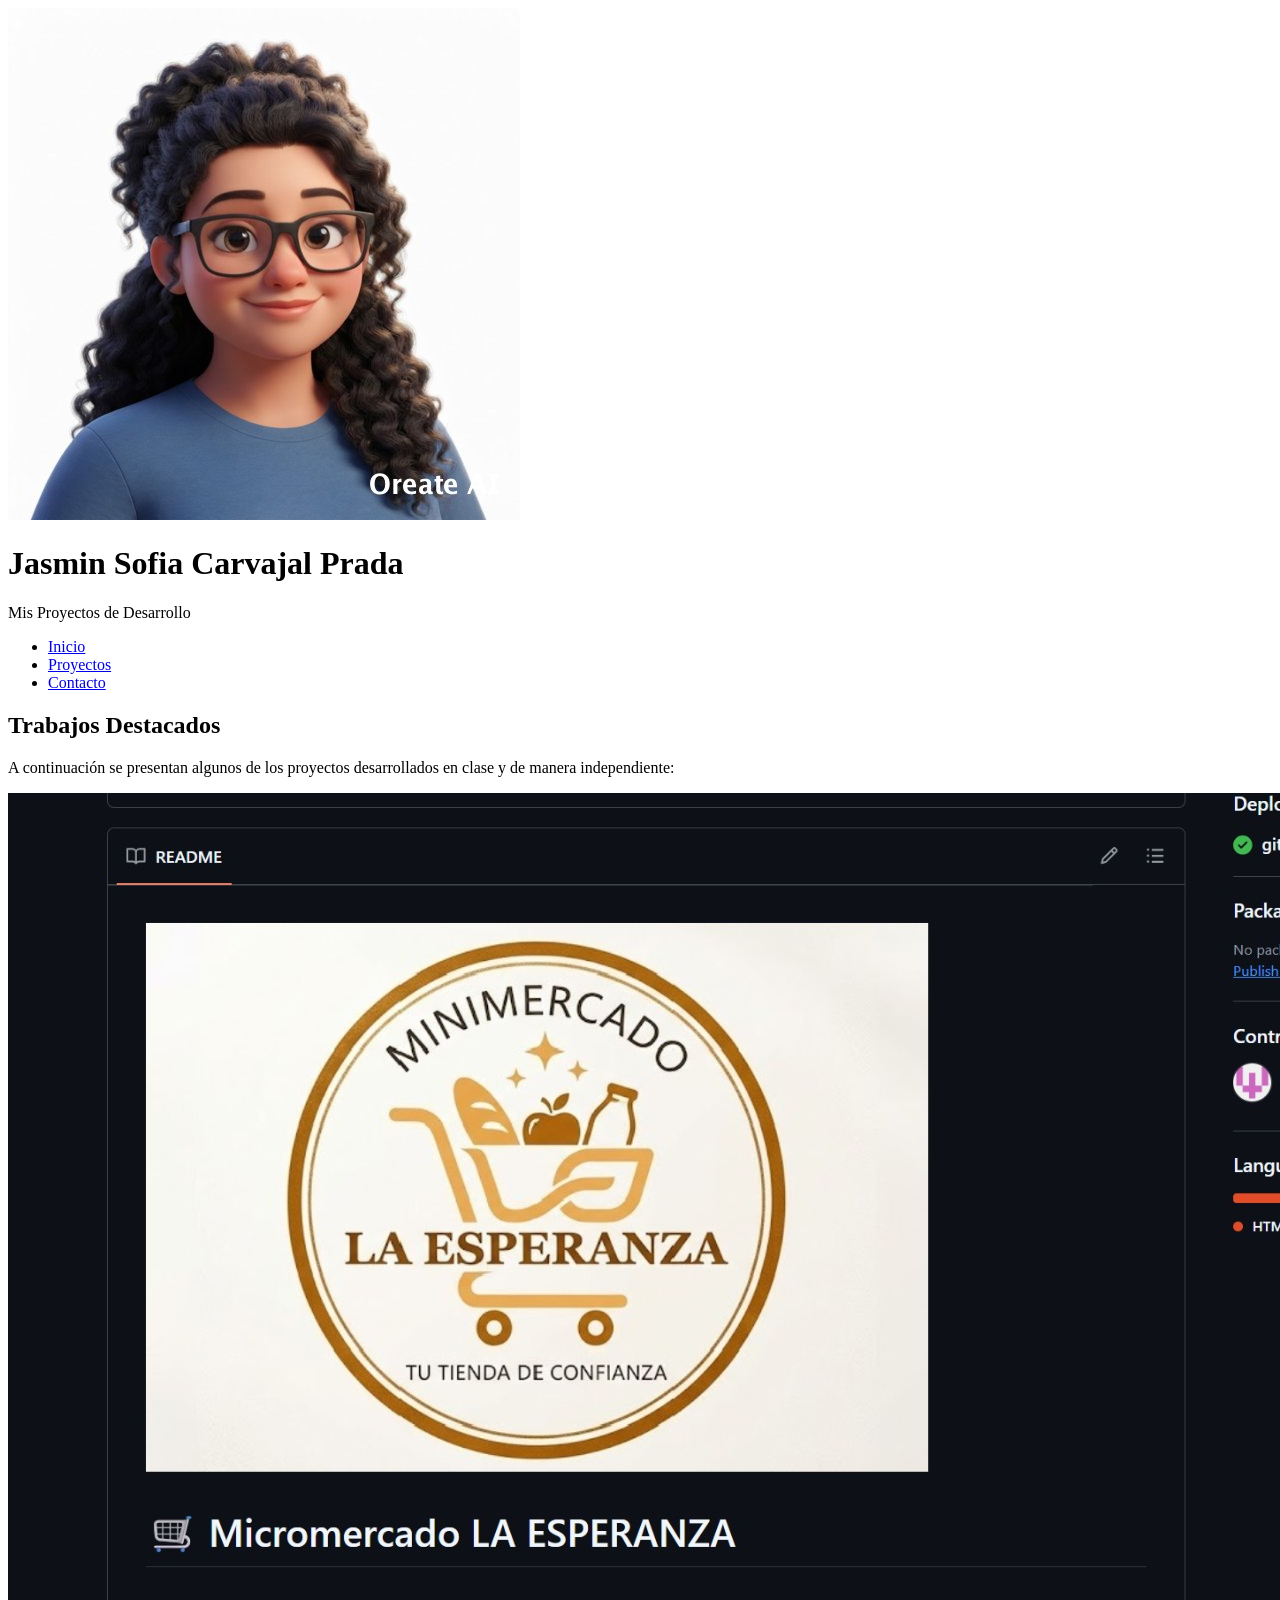
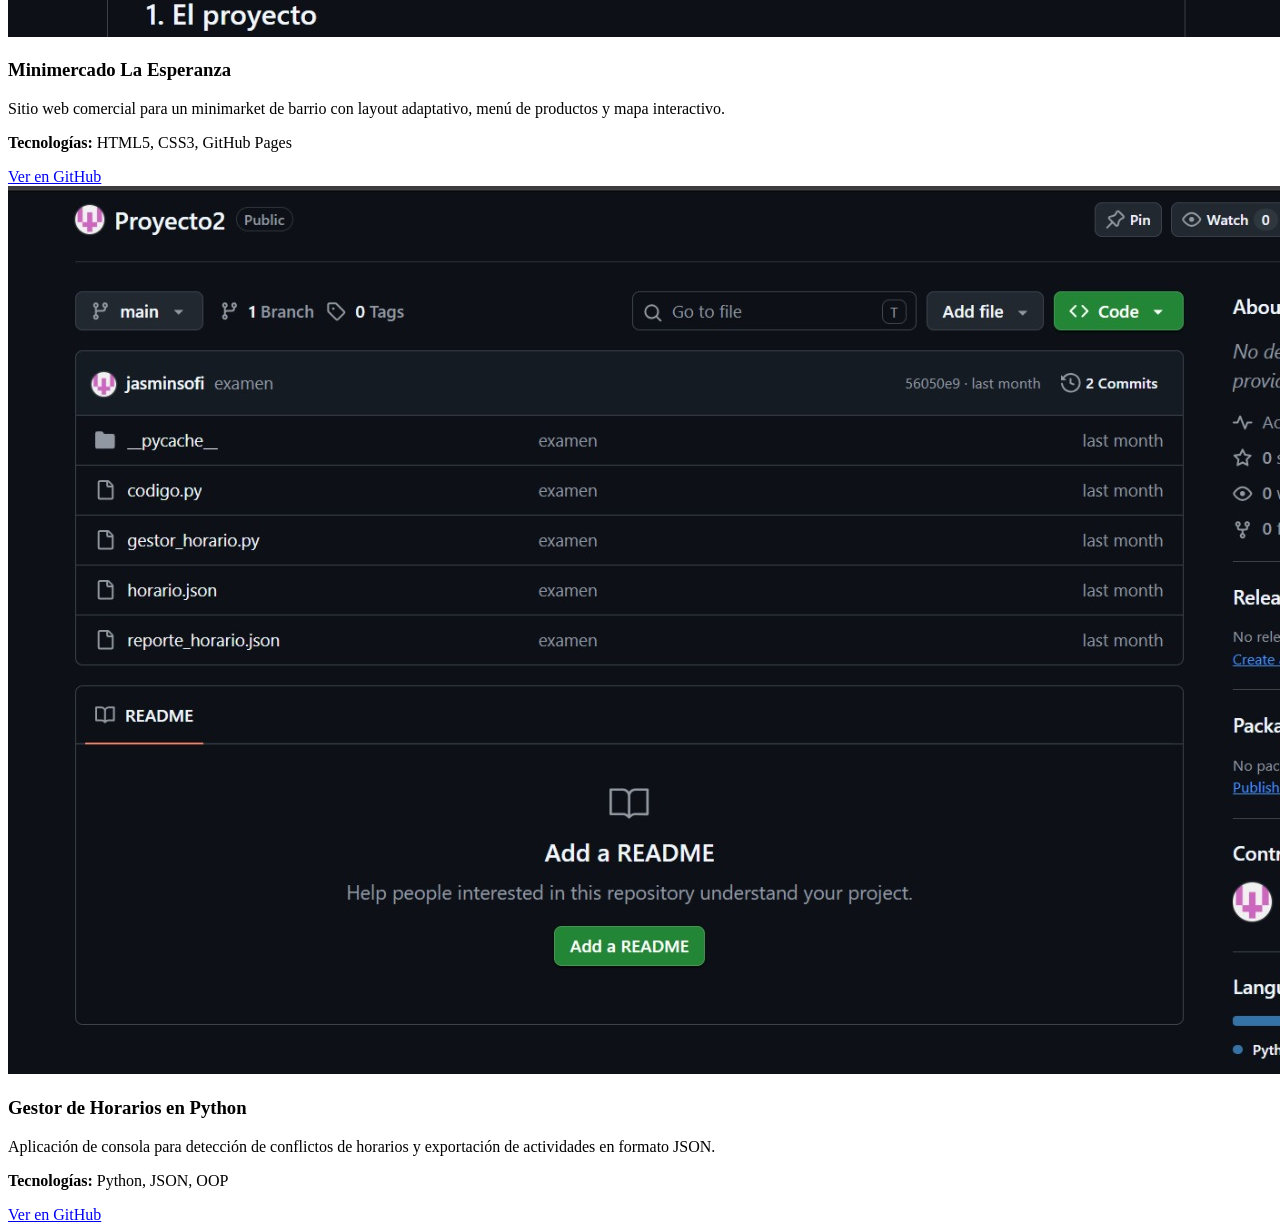
==== contacto.html @ 40b71d2f "feat:desarrollo de proyectos" ====
<!DOCTYPE html>
<html lang="es">
<head>
  <meta charset="UTF-8">
  <meta name="viewport" content="width=device-width, initial-scale=1.0">
  <title>Mi Hoja de Vida - Proyectos</title>
  <link rel="stylesheet" href="styles.css">
</head>
<body>

  <div class="contenedor-principal">

    <!-- cabecera -->
    <header class="cabecera">
      <div class="perfil-cabecera">
        <!-- R7 -->
        <img src="img/avatar.jpg" alt="Foto de perfil de Jasmin" class="foto-perfil">
        <div class="texto-cabecera">
          <h1>Jasmin Sofia Carvajal Prada</h1>
          <p class="subtitulo">Mis Proyectos de Desarrollo</p>
        </div>
      </div>
    </header>

    <!-- menu -->
    <nav class="menu">
      <ul>
        <li><a href="index.html">Inicio</a></li>
        <li><a href="proyectos.html" class="activo">Proyectos</a></li>
        <li><a href="contacto.html">Contacto</a></li>
      </ul>
    </nav>

    <!-- contenido -->
    <main class="contenido">
      <section class="seccion-bloque">
        <h2>Trabajos Destacados</h2>
        <p>A continuación se presentan algunos de los proyectos desarrollados en clase y de manera independiente:</p>
        
        <!-- Tarjetas adaptativas -->
        <div class="tarjetas-grid">
          
          <article class="tarjeta-proyecto">
            <!-- R7 -->
            <img src="capturas/proyecto1.png" alt="Captura de Minimercado La Esperanza" class="img-proyecto">
            <h3>Minimercado La Esperanza</h3>
            <p>Sitio web comercial para un minimarket de barrio con layout adaptativo, menú de productos y mapa interactivo.</p>
            <p><strong>Tecnologías:</strong> HTML5, CSS3, GitHub Pages</p>
            <!-- R10 -->
            <a href="https://github.com/jasminsofi/LA-ESPERANZA-" target="_blank" rel="noopener noreferrer" class="boton-enlace">Ver en GitHub</a>
          </article>

          <article class="tarjeta-proyecto">
        
            <img src="capturas/proyecto2.png" alt="Captura de Gestor de Horarios" class="img-proyecto">
            <h3>Gestor de Horarios en Python</h3>
            <p>Aplicación de consola para detección de conflictos de horarios y exportación de actividades en formato JSON.</p>
            <p><strong>Tecnologías:</strong> Python, JSON, OOP</p>
            <a href="https://github.com/jasminsofi/Proyecto2" target="_blank" rel="noopener noreferrer" class="boton-enlace">Ver en GitHub</a>
          </article>

        </div>
      </section>
    </main>

    

  </div>

</body>
</html>
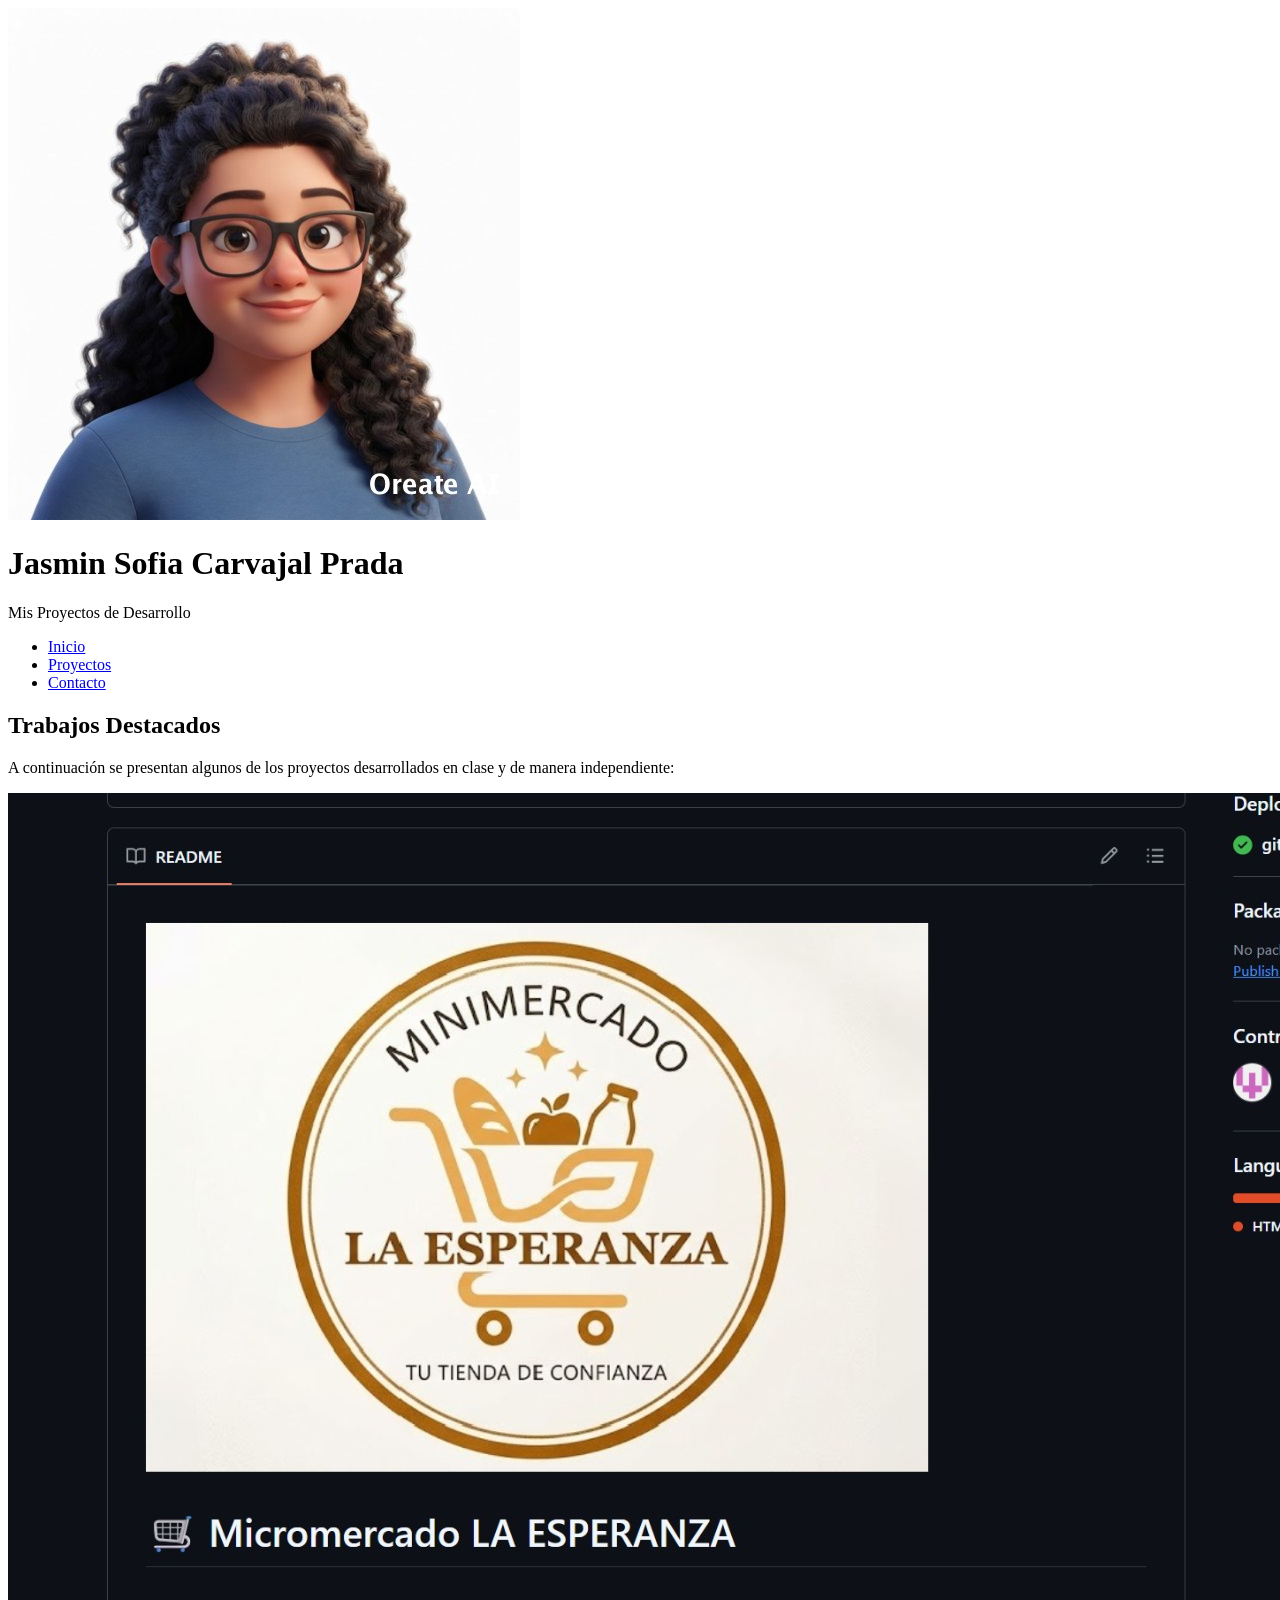
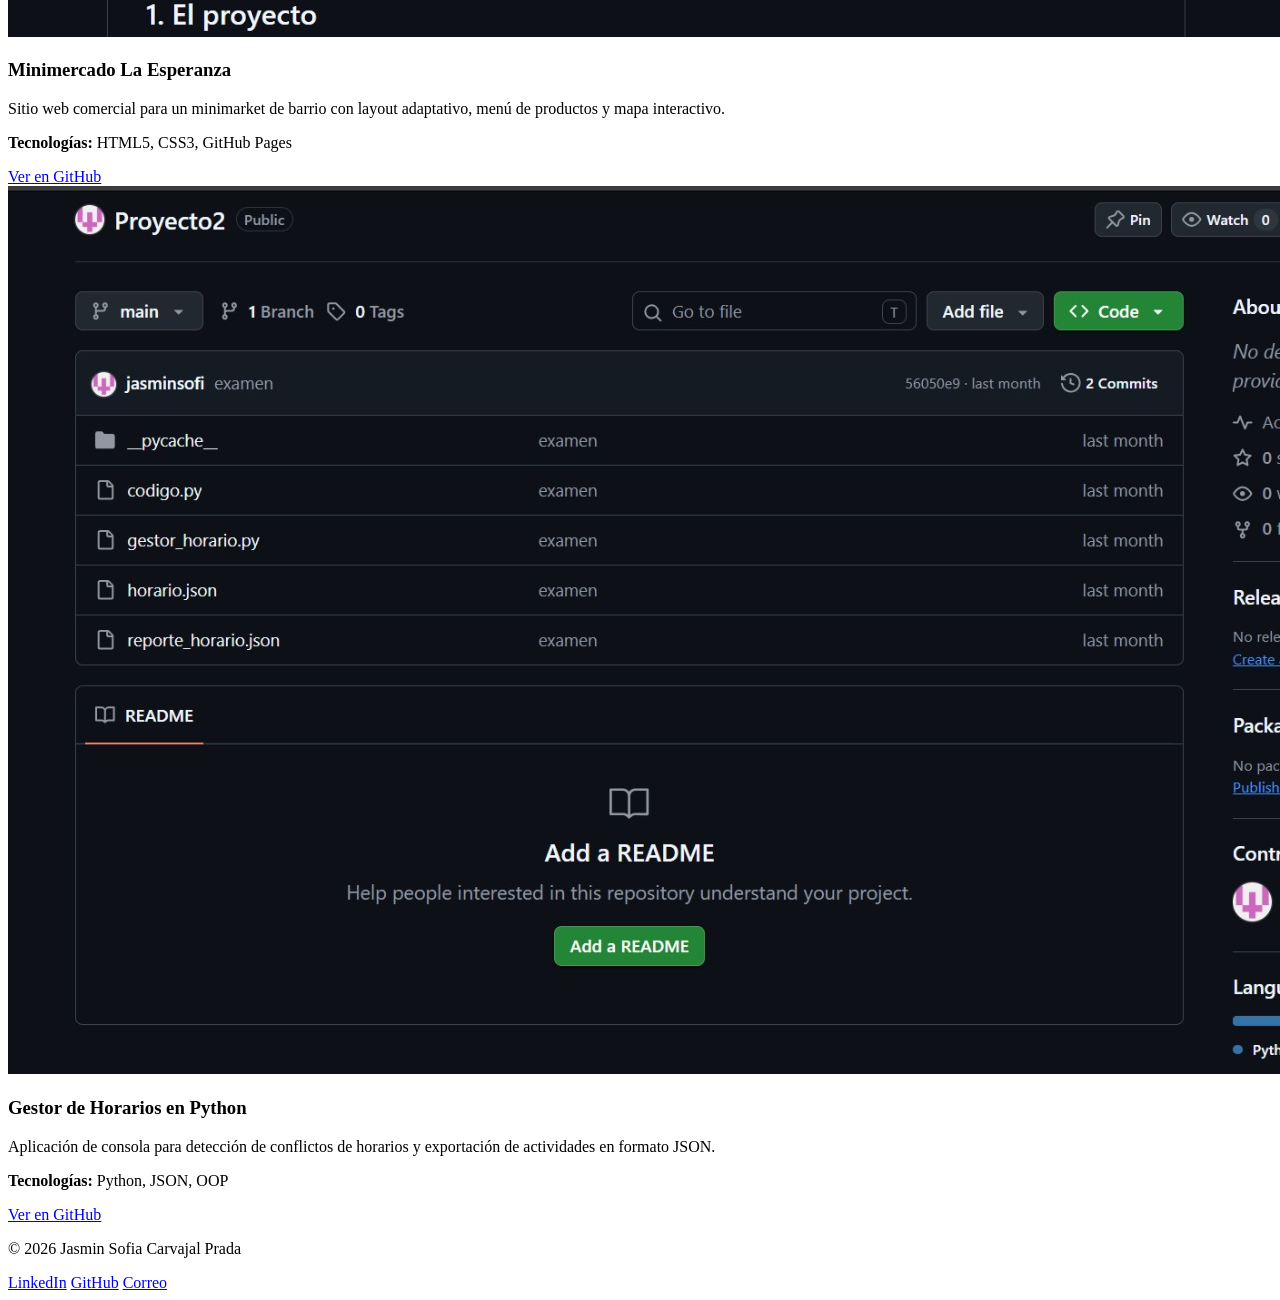
==== commit 865201bd: "feat:actualizacion de proyectos" ====
--- a/contacto.html
+++ b/contacto.html
@@ -63,7 +63,15 @@
       </section>
     </main>
 
-    
+    <!-- pie-->
+    <footer class="pie">
+      <p>&copy; 2026 Jasmin Sofia Carvajal Prada</p>
+      <div class="redes-pie">
+        <a href="https://linkedin.com" target="_blank" rel="noopener noreferrer">LinkedIn</a>
+        <a href="https://github.com" target="_blank" rel="noopener noreferrer">GitHub</a>
+        <a href="mailto:jasmin@example.com">Correo</a>
+      </div>
+    </footer>
 
   </div>
 
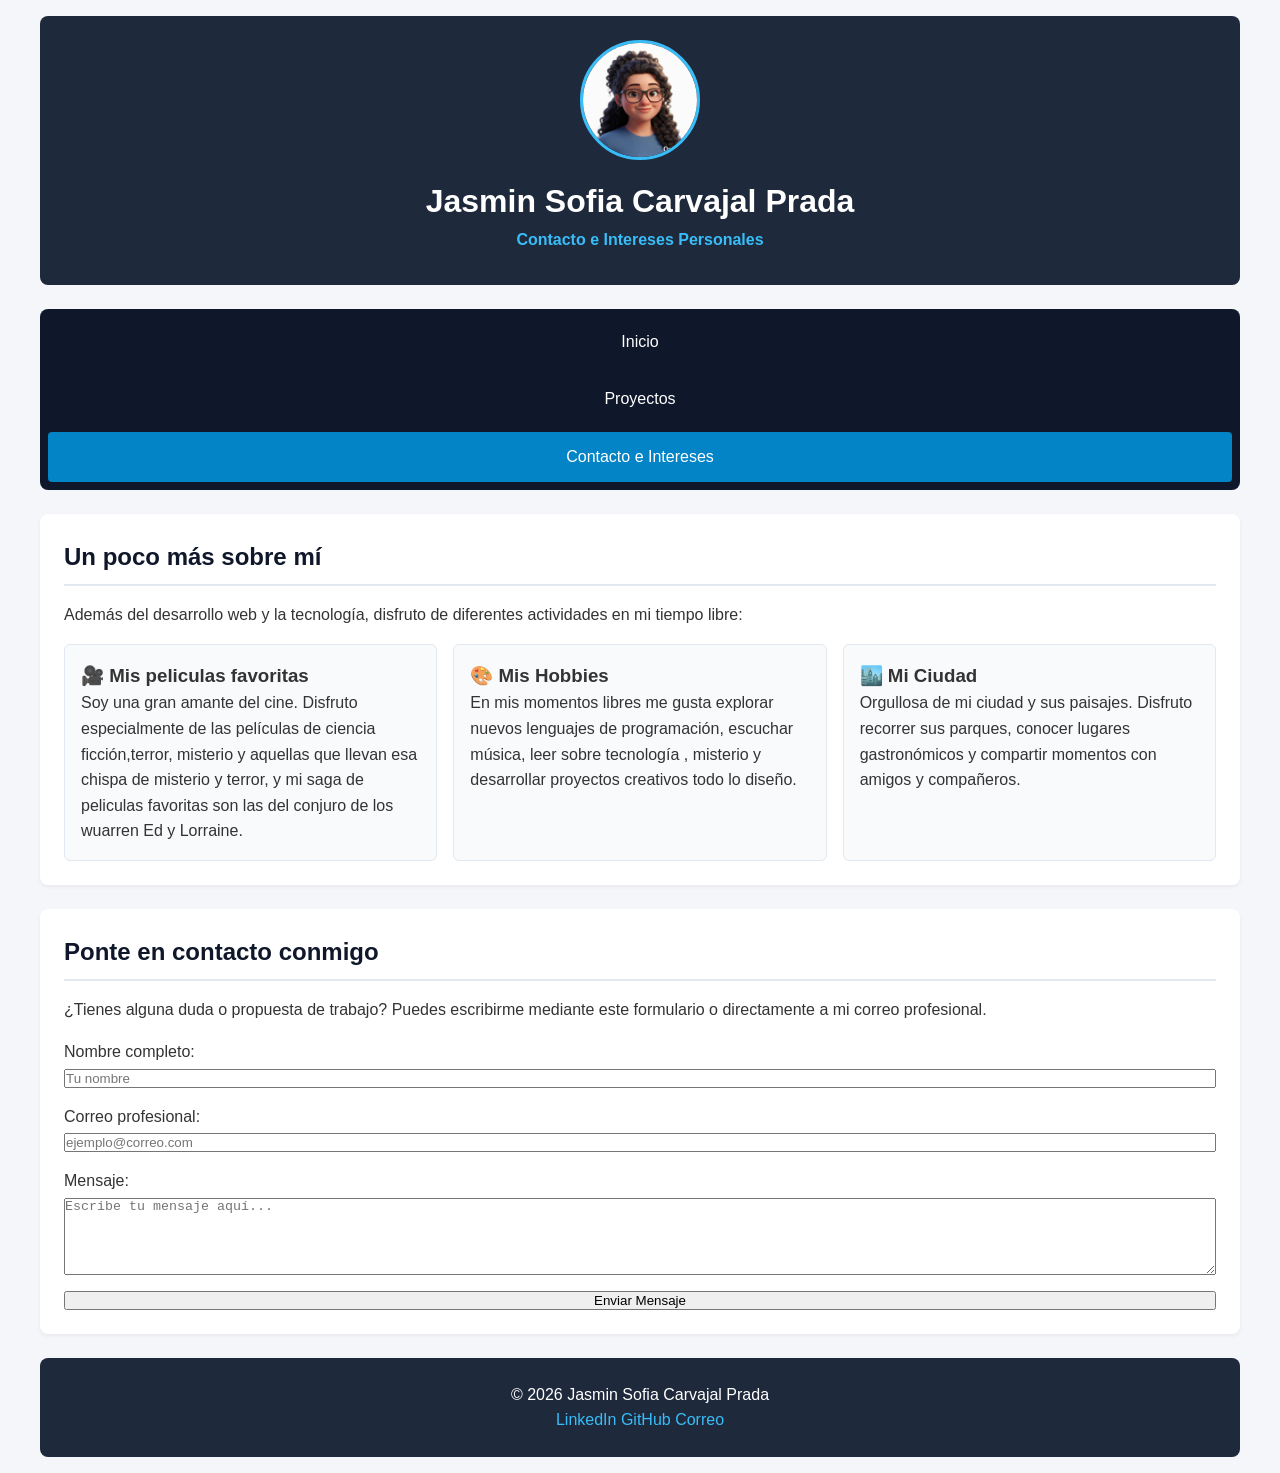
==== commit e692c3f5: "feat:actualizar hoja de vida y haciendo el css" ====
--- a/contacto.html
+++ b/contacto.html
@@ -1,69 +1,96 @@
 <!DOCTYPE html>
 <html lang="es">
 <head>
+  <!-- R1 -->
   <meta charset="UTF-8">
   <meta name="viewport" content="width=device-width, initial-scale=1.0">
-  <title>Mi Hoja de Vida - Proyectos</title>
-  <link rel="stylesheet" href="styles.css">
+  <title>Mi Hoja de Vida - Contacto y Sobre Mí</title>
+  <link rel="stylesheet" href="css/styles.css">
 </head>
 <body>
 
   <div class="contenedor-principal">
 
-    <!-- cabecera -->
+    <!-- ÁREA: cabecera -->
     <header class="cabecera">
       <div class="perfil-cabecera">
         <!-- R7 -->
         <img src="img/avatar.jpg" alt="Foto de perfil de Jasmin" class="foto-perfil">
         <div class="texto-cabecera">
           <h1>Jasmin Sofia Carvajal Prada</h1>
-          <p class="subtitulo">Mis Proyectos de Desarrollo</p>
+          <p class="subtitulo">Contacto e Intereses Personales</p>
         </div>
       </div>
     </header>
 
-    <!-- menu -->
+    <!--  menu -->
     <nav class="menu">
       <ul>
         <li><a href="index.html">Inicio</a></li>
-        <li><a href="proyectos.html" class="activo">Proyectos</a></li>
-        <li><a href="contacto.html">Contacto</a></li>
+        <li><a href="proyectos.html">Proyectos</a></li>
+        <li><a href="contacto.html" class="activo">Contacto e Intereses</a></li>
       </ul>
     </nav>
 
     <!-- contenido -->
     <main class="contenido">
+
+      <!-- Sección: Hobbies, Deporte y Ciudad -->
       <section class="seccion-bloque">
-        <h2>Trabajos Destacados</h2>
-        <p>A continuación se presentan algunos de los proyectos desarrollados en clase y de manera independiente:</p>
+        <h2>Un poco más sobre mí</h2>
+        <p>Además del desarrollo web y la tecnología, disfruto de diferentes actividades en mi tiempo libre:</p>
         
-        <!-- Tarjetas adaptativas -->
+        <!-- R5: Tarjetas Grid adaptativas para los Hobbies -->
         <div class="tarjetas-grid">
           
-          <article class="tarjeta-proyecto">
-            <!-- R7 -->
-            <img src="capturas/proyecto1.png" alt="Captura de Minimercado La Esperanza" class="img-proyecto">
-            <h3>Minimercado La Esperanza</h3>
-            <p>Sitio web comercial para un minimarket de barrio con layout adaptativo, menú de productos y mapa interactivo.</p>
-            <p><strong>Tecnologías:</strong> HTML5, CSS3, GitHub Pages</p>
-            <!-- R10 -->
-            <a href="https://github.com/jasminsofi/LA-ESPERANZA-" target="_blank" rel="noopener noreferrer" class="boton-enlace">Ver en GitHub</a>
+          <article class="tarjeta-hobby">
+            <h3>🎥 Mis peliculas favoritas</h3>
+            <p>Soy una gran amante del cine. Disfruto especialmente de las películas de ciencia ficción,terror,
+                misterio y aquellas que llevan esa chispa de misterio y terror, y mi saga de peliculas favoritas son las del conjuro de los wuarren Ed y Lorraine.</p>
           </article>
 
-          <article class="tarjeta-proyecto">
-        
-            <img src="capturas/proyecto2.png" alt="Captura de Gestor de Horarios" class="img-proyecto">
-            <h3>Gestor de Horarios en Python</h3>
-            <p>Aplicación de consola para detección de conflictos de horarios y exportación de actividades en formato JSON.</p>
-            <p><strong>Tecnologías:</strong> Python, JSON, OOP</p>
-            <a href="https://github.com/jasminsofi/Proyecto2" target="_blank" rel="noopener noreferrer" class="boton-enlace">Ver en GitHub</a>
+          <article class="tarjeta-hobby">
+            <h3>🎨 Mis Hobbies</h3>
+            <p>En mis momentos libres me gusta explorar nuevos lenguajes de programación, escuchar música, leer sobre tecnología , misterio 
+                 y desarrollar proyectos creativos todo lo diseño.</p>
+          </article>
+
+          <article class="tarjeta-hobby">
+            <h3>🏙️ Mi Ciudad</h3>
+            <p>Orgullosa de mi ciudad y sus paisajes. Disfruto recorrer sus parques, conocer lugares gastronómicos y compartir momentos con amigos y compañeros.</p>
           </article>
 
         </div>
       </section>
+
+      <!-- Sección: Formulario de Contacto -->
+      <section class="seccion-bloque">
+        <h2>Ponte en contacto conmigo</h2>
+        <p>¿Tienes alguna duda o propuesta de trabajo? Puedes escribirme mediante este formulario o directamente a mi correo profesional.</p>
+        
+        <form class="formulario-contacto" action="#" method="get">
+          <div class="campo-form">
+            <label for="nombre">Nombre completo:</label>
+            <input type="text" id="nombre" name="nombre" required placeholder="Tu nombre">
+          </div>
+
+          <div class="campo-form">
+            <label for="correo">Correo profesional:</label>
+            <input type="email" id="correo" name="correo" required placeholder="ejemplo@correo.com">
+          </div>
+
+          <div class="campo-form">
+            <label for="mensaje">Mensaje:</label>
+            <textarea id="mensaje" name="mensaje" rows="5" required placeholder="Escribe tu mensaje aquí..."></textarea>
+          </div>
+
+          <button type="submit" class="boton-enviar">Enviar Mensaje</button>
+        </form>
+      </section>
+
     </main>
 
-    <!-- pie-->
+    <!-- ÁREA: pie (R10) -->
     <footer class="pie">
       <p>&copy; 2026 Jasmin Sofia Carvajal Prada</p>
       <div class="redes-pie">
--- a/css/styles.css
+++ b/css/styles.css
@@ -0,0 +1,202 @@
+
+* {
+  box-sizing: border-box;
+  margin: 0;
+  padding: 0;
+}
+
+body {
+  font-family: 'Segoe UI', Tahoma, Geneva, Verdana, sans-serif;
+  line-height: 1.6;
+  background-color: #f4f6f9;
+  color: #333333;
+  padding: 1rem;
+}
+
+/*  Ancho máximo y centrado global */
+.contenedor-principal {
+  max-width: 1200px;
+  margin: 0 auto;
+  display: grid;
+  gap: 1.5rem;
+
+  /*  base en una sola columna */
+  grid-template-areas:
+    "cabecera"
+    "menu"
+    "contenido"
+    "pie";
+}
+
+/* Asignación de áreas */
+.cabecera {
+  grid-area: cabecera;
+  background-color: #1e293b;
+  color: #ffffff;
+  padding: 1.5rem;
+  border-radius: 8px;
+}
+
+.menu {
+  grid-area: menu;
+  background-color: #0f172a;
+  border-radius: 8px;
+  padding: 0.5rem;
+}
+
+.contenido {
+  grid-area: contenido;
+  display: flex;
+  flex-direction: column;
+  gap: 1.5rem;
+}
+
+.pie {
+  grid-area: pie;
+  background-color: #1e293b;
+  color: #ffffff;
+  text-align: center;
+  padding: 1.5rem;
+  border-radius: 8px;
+}
+
+
+/* Imágenes responsive */
+img {
+  max-width: 100%;
+  height: auto;
+  display: block;
+}
+
+.perfil-cabecera {
+  display: flex;
+  flex-direction: column;
+  align-items: center;
+  text-align: center;
+  gap: 1rem;
+}
+
+.foto-perfil {
+  width: 120px;
+  height: 120px;
+  border-radius: 50%;
+  border: 3px solid #38bdf8;
+  object-fit: cover;
+}
+
+.subtitulo {
+  color: #38bdf8;
+  font-weight: 600;
+  margin-bottom: 0.5rem;
+}
+
+.descripcion-corta {
+  font-size: 0.95rem;
+  margin-bottom: 0.75rem;
+}
+
+.lista-contacto-cabecera {
+  list-style: none;
+  font-size: 0.9rem;
+}
+
+.lista-contacto-cabecera a,
+.redes-pie a {
+  color: #38bdf8;
+  text-decoration: none;
+}
+
+.lista-contacto-cabecera a:hover,
+.redes-pie a:hover {
+  text-decoration: underline;
+}
+
+/* R8: Menú de navegación */
+.menu ul {
+  list-style: none;
+  display: flex;
+  flex-direction: column;
+  gap: 0.5rem;
+}
+
+.menu a {
+  display: block;
+  color: #ffffff;
+  text-decoration: none;
+  padding: 0.75rem 1rem;
+  border-radius: 4px;
+  text-align: center;
+  transition: background-color 0.3s ease;
+}
+
+.menu a:hover,
+.menu a.activo {
+  background-color: #0284c7;
+}
+
+/* Secciones genéricas */
+.seccion-bloque {
+  background-color: #ffffff;
+  padding: 1.5rem;
+  border-radius: 8px;
+  box-shadow: 0 2px 4px rgba(0, 0, 0, 0.05);
+}
+
+.seccion-bloque h2 {
+  margin-bottom: 1rem;
+  color: #0f172a;
+  border-bottom: 2px solid #e2e8f0;
+  padding-bottom: 0.5rem;
+}
+
+/* R5: Sección en tarjetas con repeat(auto-fit, minmax(...)) */
+.tarjetas-grid {
+  display: grid;
+  grid-template-columns: repeat(auto-fit, minmax(240px, 1fr));
+  gap: 1rem;
+  margin-top: 1rem;
+}
+
+.tarjeta-skill,
+.tarjeta-proyecto,
+.tarjeta-hobby {
+  background-color: #f8fafc;
+  border: 1px solid #e2e8f0;
+  padding: 1rem;
+  border-radius: 6px;
+}
+
+.tarjeta-proyecto img {
+  border-radius: 4px;
+  margin-bottom: 0.75rem;
+}
+
+.boton-enlace {
+  display: inline-block;
+  margin-top: 0.75rem;
+  padding: 0.5rem 1rem;
+  background-color: #0284c7;
+  color: #ffffff;
+  text-decoration: none;
+  border-radius: 4px;
+  font-size: 0.9rem;
+}
+
+.boton-enlace:hover {
+  background-color: #0369a1;
+}
+
+/* Formulario de contacto */
+.formulario-contacto {
+  display: flex;
+  flex-direction: column;
+  gap: 1rem;
+  margin-top: 1rem;
+}
+
+.campo-form {
+  display: flex;
+  flex-direction: column;
+  gap: 0.25rem;
+}
+
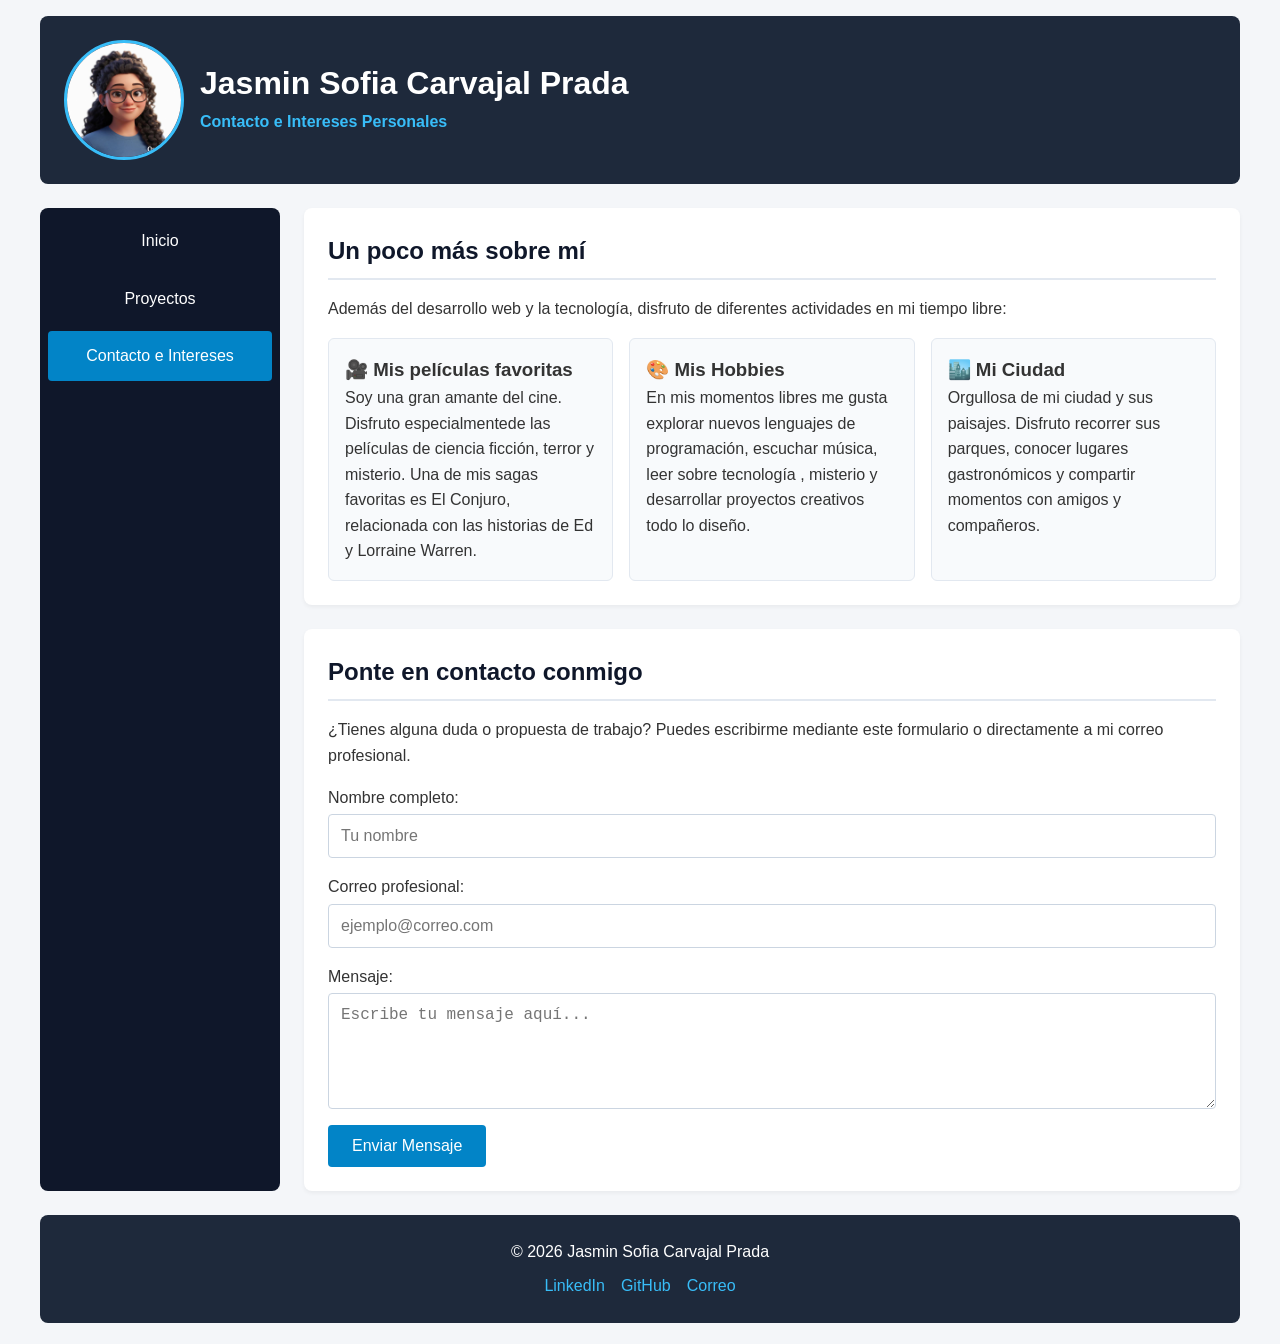
==== commit 86f457c8: "actualizando y haciendo el readme" ====
--- a/contacto.html
+++ b/contacto.html
@@ -42,12 +42,13 @@
         
         <!-- R5: Tarjetas Grid adaptativas para los Hobbies -->
         <div class="tarjetas-grid">
-          
+            
           <article class="tarjeta-hobby">
-            <h3>🎥 Mis peliculas favoritas</h3>
-            <p>Soy una gran amante del cine. Disfruto especialmente de las películas de ciencia ficción,terror,
-                misterio y aquellas que llevan esa chispa de misterio y terror, y mi saga de peliculas favoritas son las del conjuro de los wuarren Ed y Lorraine.</p>
-          </article>
+                <h3>🎥 Mis películas favoritas</h3>
+                <p>Soy una gran amante del cine. Disfruto especialmentede las películas de ciencia ficción, terror y misterio.
+                    Una de mis sagas favoritas es El Conjuro, relacionada con las historias de Ed y Lorraine Warren.
+                </p>
+            </article>
 
           <article class="tarjeta-hobby">
             <h3>🎨 Mis Hobbies</h3>
--- a/css/styles.css
+++ b/css/styles.css
@@ -200,3 +200,63 @@
   gap: 0.25rem;
 }
 
+.campo-form input,
+.campo-form textarea {
+  padding: 0.75rem;
+  border: 1px solid #cbd5e1;
+  border-radius: 4px;
+  font-size: 1rem;
+  width: 100%;
+}
+
+.boton-enviar {
+  padding: 0.75rem 1.5rem;
+  background-color: #0284c7;
+  color: #ffffff;
+  border: none;
+  border-radius: 4px;
+  font-size: 1rem;
+  cursor: pointer;
+  align-self: flex-start;
+}
+
+.boton-enviar:hover {
+  background-color: #0369a1;
+}
+
+.redes-pie {
+  margin-top: 0.5rem;
+  display: flex;
+  justify-content: center;
+  gap: 1rem;
+}
+
+
+/* Breakpoint 1 -> Tablet (600px en adelante) */
+@media (min-width: 600px) {
+  .menu ul {
+    flex-direction: row;
+    justify-content: center;
+  }
+
+  .perfil-cabecera {
+    flex-direction: row;
+    text-align: left;
+  }
+}
+
+/*  Breakpoint 2 -> Computador (1024px en adelante) con cambio en grid-template-areas */
+@media (min-width: 1024px) {
+  .contenedor-principal {
+    grid-template-columns: 240px 1fr;
+    grid-template-areas:
+      "cabecera cabecera"
+      "menu     contenido"
+      "pie      pie";
+  }
+
+  .menu ul {
+    flex-direction: column;
+    justify-content: flex-start;
+  }
+}
